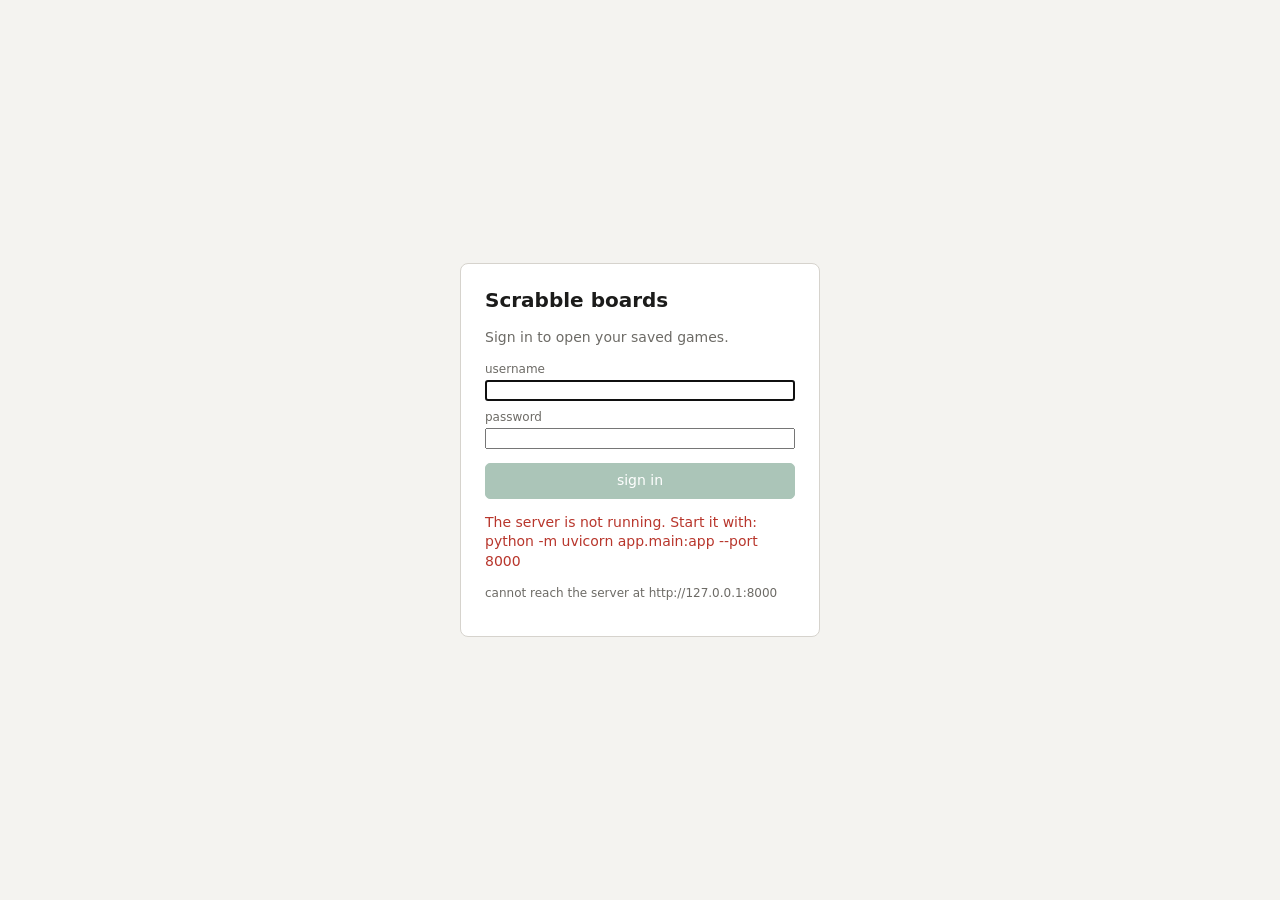
==== board-ui/board.html @ 348dc539 "Keep games on disk, list them on a landing page, and put a door on it Three things, one of which is " ====
<!doctype html>
<html lang="en">
<head>
<meta charset="utf-8">
<meta name="viewport" content="width=device-width, initial-scale=1">
<title>Virtual board</title>
<link rel="stylesheet" href="style.css">
</head>
<body>



<header class="topbar">
  <a href="./" class="back">&lsaquo; games</a>
  <b id="game-name">&nbsp;</b>
  <span id="saved-state" class="muted">&nbsp;</span>
  <span class="spacer"></span>
  <button id="sign-out">sign out</button>
</header>

<main>
  <section class="board-pane">
    <div class="tabs" role="tablist">
      <button id="tab-board" class="tab on" role="tab" aria-selected="true">board</button>
      <button id="tab-photo" class="tab" role="tab" aria-selected="false">photograph</button>
    </div>

    <div id="board" class="board"></div>

    <div id="photo-pane" class="photo-pane" hidden>
      <div class="photo-switch">
        <label><input type="radio" name="photo-kind" value="photo" checked> as taken</label>
        <label><input type="radio" name="photo-kind" value="debug"> as the reader saw it</label>
      </div>
      <img id="photo" alt="the photograph this turn was read from">
      <p id="photo-none" class="muted">No photograph for this turn. Scans keep theirs for
        as long as the page is open; typed-in turns never had one.</p>
      <p id="photo-caption" class="muted"></p>
    </div>

    <div class="toolbar">
      <button id="flip" title="Switch between typing across and down (Tab)">&#8646; <span id="direction">across</span></button>
      <button id="blank-mode" aria-pressed="false" title="Place blanks (or hold Shift)">blank</button>
      <button id="clear-cell" title="Clear the selected square (Delete)">&#9003; clear</button>
      <span id="cursor-label" class="muted"></span>
      <span id="lock-note" hidden>
        read-only: this is a past turn
        <button id="unlock">edit it anyway</button>
      </span>
    </div>
  </section>

  <aside class="panels">
    <section class="panel">
      <h2>Scan <span id="api-state" class="muted">checking…</span></h2>
      <div class="scan-row">
        <button id="scan-new" class="primary">new turn + scan</button>
        <button id="scan-here">rescan this turn</button>
      </div>
      <p id="scan-result" class="muted">Pick a photograph of the board; the reader fills the turn in.</p>
      <label class="field">
        reader address
        <input id="api-base" type="text" spellcheck="false">
      </label>
    </section>

    <section class="panel">
      <h2>Turn <span id="turn-n">1</span> of <span id="turn-total">1</span></h2>
      <p id="turn-who" class="muted"></p>
      <p id="turn-delta" class="muted"></p>
      <label class="field">
        annotation
        <select id="annotation">
          <option value="play">play</option>
          <option value="pass">pass</option>
          <option value="exchange">exchange</option>
          <option value="challenge">challenge</option>
          <option value="unknown">unknown</option>
        </select>
      </label>
      <label class="field">
        note
        <input id="note" type="text" placeholder="operator note">
      </label>
    </section>

    <section class="panel">
      <h2>Tile pool <span id="pool-left" class="muted"></span></h2>
      <div id="pool" class="pool"></div>
      <p id="pool-errors" class="fail" hidden></p>
    </section>

    <section class="panel">
      <h2>Checks</h2>
      <ul id="checks" class="checks"></ul>
    </section>
  </aside>
</main>

<footer>
  <button id="first" title="First turn (Home)">&laquo;</button>
  <button id="prev" title="Previous turn">&lsaquo;</button>
  <div id="turn-strip" class="strip"></div>
  <button id="next" title="Next turn">&rsaquo;</button>
  <button id="last" title="Last turn (End)">&raquo;</button>
  <span class="spacer"></span>
  <button id="add-turn" class="primary">+ new turn</button>
  <button id="del-turn">delete last</button>
  <span class="spacer"></span>
  <button id="undo" title="Ctrl/Cmd+Z">undo</button>
  <button id="redo" title="Ctrl/Cmd+Shift+Z">redo</button>
  <button id="load-sample">load sample</button>
  <button id="import">import</button>
  <button id="export">export</button>
</footer>

<dialog id="import-dialog">
  <form method="dialog">
    <h2>Import a board</h2>
    <p class="muted">Choose a file, drop one here, or paste the JSON.</p>
    <input type="file" id="import-file" accept="application/json,.json">
    <div id="drop" class="drop">drop a .json file here</div>
    <textarea id="import-text" rows="8" placeholder="paste JSON"></textarea>
    <p id="import-problems" class="fail" hidden></p>
    <menu>
      <button value="cancel">cancel</button>
      <button id="import-go" value="default" type="button" class="primary">import</button>
    </menu>
  </form>
</dialog>

<script type="module" src="src/app.js"></script>
</body>
</html>
---- board-ui/style.css ----
/* Every colour is a custom property defined here and nowhere else, so the whole
   thing can be re-themed from one block. */

:root {
  --bg: #f4f3f0;
  --panel: #ffffff;
  --ink: #1b1b1a;
  --muted: #6d6b66;
  --line: #d6d3cd;

  --board-bg: #cfd8cd;
  --cell: #e9eae4;
  --cell-line: #c3c6bd;

  --tw: #e2857c;
  --dw: #f0b7b2;
  --tl: #7fa9cd;
  --dl: #b9d4e6;
  --premium-ink: #43413d;

  --tile: #f0e2bd;
  --tile-edge: #c4ae7d;
  --tile-ink: #26241f;
  --tile-new: #ffe9a8;
  --tile-new-edge: #d8a63c;

  --flag: #c8641f;
  --manual: #4a7fb5;
  --pass: #3c7d4a;
  --fail: #b8362c;
  --warn: #b1791b;
  --accent: #2f6f4f;
}

@media (prefers-color-scheme: dark) {
  :root {
    --bg: #17181a;
    --panel: #1f2124;
    --ink: #e8e6e2;
    --muted: #9a978f;
    --line: #34373b;

    --board-bg: #2b332c;
    --cell: #262a27;
    --cell-line: #3a403a;

    --tw: #8e4038;
    --dw: #6d4340;
    --tl: #3a5f80;
    --dl: #2f4a5c;
    --premium-ink: #cfcdc7;

    --tile: #d8c79c;
    --tile-edge: #8f7c4c;
    --tile-ink: #201e1a;
    --tile-new: #f2d98a;
    --tile-new-edge: #b8912f;

    --flag: #e2884a;
    --manual: #7fb0e0;
    --pass: #64b07a;
    --fail: #e0685c;
    --warn: #d9a949;
    --accent: #58a37c;
  }
}

* { box-sizing: border-box; }

body {
  margin: 0;
  background: var(--bg);
  color: var(--ink);
  font: 14px/1.4 system-ui, -apple-system, Segoe UI, sans-serif;
  display: flex;
  flex-direction: column;
  min-height: 100vh;
}

main {
  flex: 1;
  display: flex;
  gap: 16px;
  padding: 12px;
  min-height: 0;
}

.board-pane {
  flex: 1 1 auto;
  display: flex;
  flex-direction: column;
  align-items: center;
  gap: 8px;
  min-width: 0;
}

/* The board sizes itself from the space available and stays square. One custom
   property drives the whole grid. */
.board {
  --size: 15;
  --cell-px: min(calc((100vh - 190px) / (var(--size) + 1)), calc((100vw - 420px) / (var(--size) + 1)));
  display: grid;
  grid-template-columns: repeat(calc(var(--size) + 1), var(--cell-px));
  grid-auto-rows: var(--cell-px);
  background: var(--board-bg);
  padding: 4px;
  border-radius: 6px;
  user-select: none;
}

.gutter {
  display: flex;
  align-items: center;
  justify-content: center;
  color: var(--muted);
  font-size: calc(var(--cell-px) * 0.34);
}

.cell {
  position: relative;
  background: var(--cell);
  border: 1px solid var(--cell-line);
  display: flex;
  align-items: center;
  justify-content: center;
  cursor: pointer;
  overflow: hidden;
}

.premium-label {
  font-size: calc(var(--cell-px) * 0.26);
  font-weight: 600;
  color: var(--premium-ink);
  opacity: 0.75;
}

.cell.p-TW { background: var(--tw); }
.cell.p-DW { background: var(--dw); }
.cell.p-TL { background: var(--tl); }
.cell.p-DL { background: var(--dl); }

.cell.tile {
  background: var(--tile);
  border-color: var(--tile-edge);
  color: var(--tile-ink);
}

.cell.is-new {
  background: var(--tile-new);
  border-color: var(--tile-new-edge);
  border-width: 2px;
}

.letter {
  font-size: calc(var(--cell-px) * 0.55);
  font-weight: 700;
  line-height: 1;
}

.letter.unknown { opacity: 0.55; }

/* A blank must be tellable from a real letter at a glance: it is worth two points and
   a great deal of analysis. Outlined rather than merely tinted, so it survives bad
   lighting and a screen seen at an angle. */
.cell.is-blank .letter {
  font-weight: 500;
  font-style: italic;
  color: transparent;
  -webkit-text-stroke: 1px var(--tile-ink);
}

.value {
  position: absolute;
  right: 2px;
  bottom: 0;
  font-size: calc(var(--cell-px) * 0.24);
  opacity: 0.7;
}

/* State is never carried by colour alone - a corner mark or a glyph carries it too. */
.manual-mark {
  position: absolute;
  top: 0;
  left: 0;
  border-style: solid;
  border-width: calc(var(--cell-px) * 0.22) calc(var(--cell-px) * 0.22) 0 0;
  border-color: var(--manual) transparent transparent transparent;
}

.flag-mark {
  position: absolute;
  top: 0;
  right: 2px;
  font-size: calc(var(--cell-px) * 0.3);
  font-weight: 700;
  color: var(--flag);
}

.cell.is-flagged { box-shadow: inset 0 0 0 2px var(--flag); }

.cell.is-selected {
  outline: 3px solid var(--accent);
  outline-offset: -3px;
  z-index: 2;
}

/* The cursor shows which way typing will run. */
.cell.is-selected.dir-h::after,
.cell.is-selected.dir-v::after {
  content: '';
  position: absolute;
  background: var(--accent);
  opacity: 0.8;
}
.cell.is-selected.dir-h::after { right: 1px; top: 45%; width: 30%; height: 2px; }
.cell.is-selected.dir-v::after { bottom: 1px; left: 45%; height: 30%; width: 2px; }

body.locked .cell { cursor: not-allowed; }

.toolbar {
  display: flex;
  align-items: center;
  gap: 6px;
  flex-wrap: wrap;
}

.panels {
  width: 330px;
  flex: 0 0 330px;
  display: flex;
  flex-direction: column;
  gap: 12px;
  overflow-y: auto;
}

.panel {
  background: var(--panel);
  border: 1px solid var(--line);
  border-radius: 6px;
  padding: 10px 12px;
}

.panel h2 {
  margin: 0 0 6px;
  font-size: 13px;
  text-transform: uppercase;
  letter-spacing: 0.06em;
  color: var(--muted);
}

.panel p { margin: 2px 0; }

.field { display: block; margin-top: 8px; font-size: 12px; color: var(--muted); }
.field select, .field input { width: 100%; margin-top: 2px; }

.pool { display: flex; flex-wrap: wrap; gap: 2px 10px; font-family: ui-monospace, monospace; }
.pool-letter { white-space: nowrap; letter-spacing: 1px; }
.pool-letter b { font-family: system-ui, sans-serif; }
.pool-letter.empty { opacity: 0.4; }
.pool-letter.over { color: var(--fail); font-weight: 700; }

.checks { list-style: none; margin: 0; padding: 0; }
.checks li { padding: 1px 0; }
.checks .mark { display: inline-block; width: 1.2em; font-weight: 700; }
.checks .pass .mark { color: var(--pass); }
.checks .fail { color: var(--fail); }
.checks .warn { color: var(--warn); }
.checks .info { color: var(--muted); }

footer {
  display: flex;
  align-items: center;
  gap: 6px;
  padding: 8px 12px;
  border-top: 1px solid var(--line);
  background: var(--panel);
  flex-wrap: wrap;
}

.strip { display: flex; gap: 4px; overflow-x: auto; max-width: 40vw; }
.spacer { flex: 1; }

button {
  font: inherit;
  padding: 4px 10px;
  border: 1px solid var(--line);
  border-radius: 5px;
  background: var(--bg);
  color: var(--ink);
  cursor: pointer;
}
button:hover:not(:disabled) { border-color: var(--accent); }
button:disabled { opacity: 0.4; cursor: default; }
button.primary { background: var(--accent); color: var(--panel); border-color: var(--accent); }
button.on { background: var(--accent); color: var(--panel); }

.chip { min-width: 2em; padding: 3px 6px; }
.chip.current { background: var(--accent); color: var(--panel); border-color: var(--accent); }

.banner {
  padding: 8px 12px;
  background: var(--dw);
  color: var(--tile-ink);
  display: flex;
  gap: 8px;
  align-items: center;
}

.muted { color: var(--muted); }
.fail { color: var(--fail); }
.warn { color: var(--warn); }

dialog { border: 1px solid var(--line); border-radius: 8px; background: var(--panel); color: var(--ink); }
dialog textarea { width: 100%; margin-top: 8px; font-family: ui-monospace, monospace; }
dialog menu { display: flex; gap: 8px; justify-content: flex-end; padding: 0; margin: 12px 0 0; }

.drop {
  margin-top: 8px;
  padding: 18px;
  border: 2px dashed var(--line);
  border-radius: 6px;
  text-align: center;
  color: var(--muted);
}
.drop.over { border-color: var(--accent); color: var(--accent); }

.scan-row { display: flex; gap: 6px; flex-wrap: wrap; }
.scan-row button { flex: 1 1 auto; }
#scan-result.busy { color: var(--accent); }
#scan-result.bad { color: var(--fail); }
#api-state.up { color: var(--pass); }
#api-state.down { color: var(--fail); }

/* When a past turn is being viewed, typing does nothing. That has to be obvious:
   a control that silently ignores you reads as broken, which is exactly how it was
   reported. */
#lock-note {
  display: inline-flex;
  align-items: center;
  gap: 6px;
  padding: 3px 10px;
  border-radius: 5px;
  background: var(--dw);
  color: var(--tile-ink);
  font-weight: 600;
}
#lock-note[hidden] { display: none; }
body.locked .board { outline: 3px solid var(--warn); outline-offset: 3px; }

.tabs { display: flex; gap: 4px; align-self: flex-start; }
.tab { border-bottom-left-radius: 0; border-bottom-right-radius: 0; }
.tab.on { background: var(--accent); color: var(--panel); border-color: var(--accent); }

/* The photograph occupies the same space the board does, so switching between them
   compares like with like rather than making you hunt across the screen. */
.photo-pane {
  display: flex;
  flex-direction: column;
  align-items: center;
  gap: 6px;
  max-width: calc(100vw - 380px);
}
.photo-pane[hidden] { display: none; }
.photo-switch { display: flex; gap: 14px; font-size: 13px; color: var(--muted); }
.photo-switch label { display: inline-flex; align-items: center; gap: 4px; cursor: pointer; }
#photo {
  max-height: calc(100vh - 230px);
  max-width: 100%;
  object-fit: contain;
  border: 1px solid var(--line);
  border-radius: 4px;
  background: var(--panel);
}
#photo[hidden] { display: none; }

/* -- the pages around the board ------------------------------------------- */

body.centred { align-items: center; justify-content: center; }
body.dashboard { display: block; }

.topbar {
  display: flex;
  align-items: center;
  gap: 12px;
  padding: 10px 14px;
  background: var(--panel);
  border-bottom: 1px solid var(--line);
}
.topbar h1 { margin: 0; font-size: 17px; }
.back { color: var(--accent); text-decoration: none; font-weight: 600; }
.back:hover { text-decoration: underline; }

.card {
  width: min(360px, 92vw);
  background: var(--panel);
  border: 1px solid var(--line);
  border-radius: 8px;
  padding: 22px 24px;
  text-align: left;
}
.card h1 { margin: 0 0 2px; font-size: 20px; }
.wide { width: 100%; margin-top: 14px; padding: 7px; }
.small { font-size: 12px; }

.games { padding: 16px; max-width: 900px; margin: 0 auto; }
.empty { padding: 28px; text-align: center; color: var(--muted); }

.game-list { list-style: none; margin: 0; padding: 0; display: flex; flex-direction: column; gap: 8px; }
.game {
  display: flex;
  align-items: center;
  gap: 10px;
  background: var(--panel);
  border: 1px solid var(--line);
  border-radius: 6px;
  padding: 10px 12px;
}
.game:hover { border-color: var(--accent); }
.game.broken { border-color: var(--fail); }

.game-open {
  flex: 1;
  display: grid;
  grid-template-columns: 1fr auto;
  gap: 2px 12px;
  text-decoration: none;
  color: inherit;
  min-width: 0;
}
.game-name { font-weight: 600; overflow: hidden; text-overflow: ellipsis; white-space: nowrap; }
.game-when { text-align: right; font-size: 12px; }
.game-facts { grid-column: 1 / -1; font-size: 12px; }

button.danger { border-color: var(--line); color: var(--fail); }
button.danger:hover:not(:disabled) { border-color: var(--fail); }
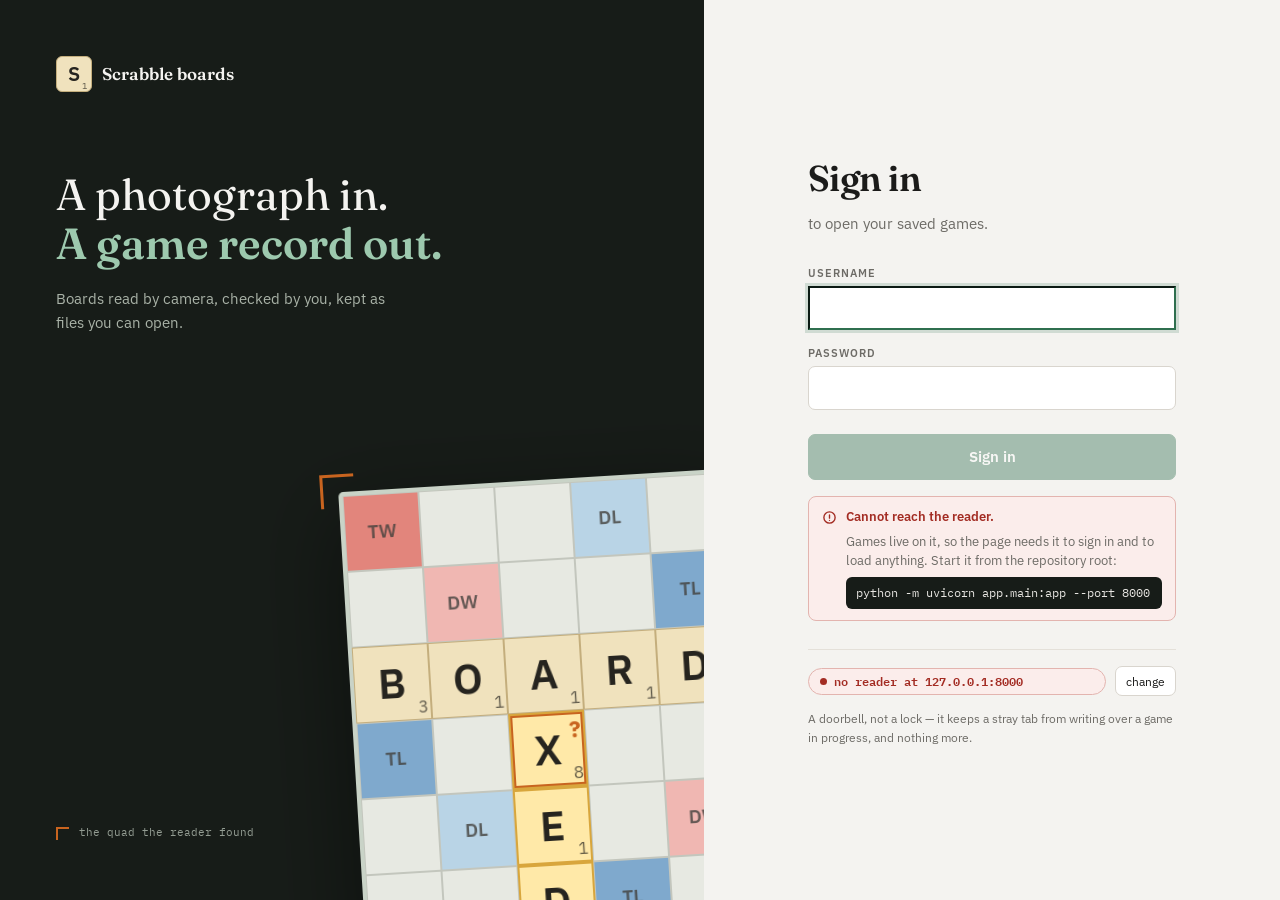
==== commit f670cd43: "Rebuild the UI around the tiles still waiting to be confirmed The pages said how big a game was. The" ====
--- a/board-ui/board.html
+++ b/board-ui/board.html
@@ -4,25 +4,57 @@
 <meta charset="utf-8">
 <meta name="viewport" content="width=device-width, initial-scale=1">
 <title>Virtual board</title>
+<link rel="preconnect" href="https://fonts.googleapis.com">
+<link rel="preconnect" href="https://fonts.gstatic.com" crossorigin>
+<link href="https://fonts.googleapis.com/css2?family=Fraunces:opsz,wght@9..144,400;9..144,600&family=IBM+Plex+Mono:wght@400;500&family=IBM+Plex+Sans:wght@400;500;600&display=swap" rel="stylesheet">
 <link rel="stylesheet" href="style.css">
 </head>
-<body>
-
-
+<body class="app">
 
 <header class="topbar">
-  <a href="./" class="back">&lsaquo; games</a>
-  <b id="game-name">&nbsp;</b>
-  <span id="saved-state" class="muted">&nbsp;</span>
+  <a href="./" class="back">
+    <svg viewBox="0 0 24 24" width="15" height="15" fill="none" stroke="currentColor" stroke-width="2.4" stroke-linecap="round" stroke-linejoin="round" aria-hidden="true"><polyline points="15 18 9 12 15 6"/></svg>
+    Games
+  </a>
+  <span class="divider"></span>
+  <b id="game-name" class="game-title">&nbsp;</b>
+
+  <!-- A board that has quietly stopped saving looks exactly like one that is saving,
+       right up until the browser closes, so this never goes blank and never stays
+       silent about a failure. -->
+  <span id="saved-state" class="pill"><span class="dot"></span><span id="saved-text">&nbsp;</span></span>
+
   <span class="spacer"></span>
-  <button id="sign-out">sign out</button>
+
+  <span id="lock-note" hidden>
+    read-only: a past turn
+    <button id="unlock">Edit it anyway</button>
+  </span>
+
+  <button id="keys">Keys</button>
+  <button id="sign-out" class="icon quiet" aria-label="Sign out" title="Sign out">
+    <svg viewBox="0 0 24 24" fill="none" stroke="currentColor" stroke-width="1.8" stroke-linecap="round" stroke-linejoin="round"><path d="M9 21H5a2 2 0 0 1-2-2V5a2 2 0 0 1 2-2h4"/><polyline points="16 17 21 12 16 7"/><line x1="21" y1="12" x2="9" y2="12"/></svg>
+  </button>
 </header>
 
-<main>
+<main class="workspace">
   <section class="board-pane">
-    <div class="tabs" role="tablist">
-      <button id="tab-board" class="tab on" role="tab" aria-selected="true">board</button>
-      <button id="tab-photo" class="tab" role="tab" aria-selected="false">photograph</button>
+    <div class="pane-head">
+      <!-- A view switch, not an action: these used to be filled with the accent colour,
+           which is what the primary button uses, so "photograph" read as something that
+           was about to happen. -->
+      <div class="segmented" role="tablist">
+        <button id="tab-board" role="tab" aria-selected="true">Board</button>
+        <button id="tab-photo" role="tab" aria-selected="false">Photograph</button>
+      </div>
+
+      <span class="spacer"></span>
+
+      <span class="muted small">Typing runs <b id="direction">across</b></span>
+      <button id="flip" class="quiet" title="Switch between typing across and down (Tab)">⇄ turn</button>
+      <button id="blank-mode" class="quiet" aria-pressed="false" title="Place blanks (or hold Shift)">blank</button>
+      <button id="clear-cell" class="quiet" title="Clear the selected square (Delete)">⌫ clear</button>
+      <span id="cursor-label" class="muted small mono"></span>
     </div>
 
     <div id="board" class="board"></div>
@@ -35,98 +67,182 @@
       <img id="photo" alt="the photograph this turn was read from">
       <p id="photo-none" class="muted">No photograph for this turn. Scans keep theirs for
         as long as the page is open; typed-in turns never had one.</p>
-      <p id="photo-caption" class="muted"></p>
-    </div>
-
-    <div class="toolbar">
-      <button id="flip" title="Switch between typing across and down (Tab)">&#8646; <span id="direction">across</span></button>
-      <button id="blank-mode" aria-pressed="false" title="Place blanks (or hold Shift)">blank</button>
-      <button id="clear-cell" title="Clear the selected square (Delete)">&#9003; clear</button>
-      <span id="cursor-label" class="muted"></span>
-      <span id="lock-note" hidden>
-        read-only: this is a past turn
-        <button id="unlock">edit it anyway</button>
-      </span>
+      <p id="photo-caption" class="muted small"></p>
+    </div>
+
+    <!-- What the reader made of the photograph, in a sentence, directly under the board
+         it just filled in. This used to be one muted line in a panel on the right: the
+         least prominent place on the page for the most important thing the program
+         produces. -->
+    <div id="scan-strip" class="scan-strip">
+      <span class="mark" id="scan-mark" aria-hidden="true"></span>
+      <p id="scan-result">Pick a photograph of the board; the reader fills the turn in.</p>
+      <a href="#" id="see-reader" hidden>See what the reader saw</a>
     </div>
   </section>
 
   <aside class="panels">
+    <!-- Ordered by the job rather than by the pipeline. Confirming the handful of new
+         tiles is what an operator does every turn; the bag is reference and goes last. -->
+    <section class="panel lead">
+      <div class="panel-head">
+        <h2>New this turn</h2>
+        <span class="spacer"></span>
+        <span id="new-summary" class="small muted"></span>
+      </div>
+      <div id="new-tiles" class="new-tiles"></div>
+
+      <!-- Every turn carries the whole board forward, so a tile the reader was unsure
+           of in turn 2 is still unsure in turn 9. Listing only what this turn added
+           would hide it, and it is exactly what the games list counts. -->
+      <p id="older-label" class="older-label" hidden></p>
+      <div id="older-tiles" class="new-tiles"></div>
+
+      <p id="confirm-hint" class="confirm-hint"></p>
+      <div class="confirm-row">
+        <button id="confirm-turn" class="primary">Confirm</button>
+        <button id="scan-here" title="Read this same turn again, after moving the camera or the light">Rescan</button>
+      </div>
+    </section>
+
     <section class="panel">
-      <h2>Scan <span id="api-state" class="muted">checking…</span></h2>
-      <div class="scan-row">
-        <button id="scan-new" class="primary">new turn + scan</button>
-        <button id="scan-here">rescan this turn</button>
-      </div>
-      <p id="scan-result" class="muted">Pick a photograph of the board; the reader fills the turn in.</p>
-      <label class="field">
-        reader address
-        <input id="api-base" type="text" spellcheck="false">
-      </label>
+      <div class="panel-head"><h2>Checks</h2></div>
+      <ul id="checks" class="checks"></ul>
     </section>
 
     <section class="panel">
-      <h2>Turn <span id="turn-n">1</span> of <span id="turn-total">1</span></h2>
-      <p id="turn-who" class="muted"></p>
-      <p id="turn-delta" class="muted"></p>
-      <label class="field">
-        annotation
-        <select id="annotation">
-          <option value="play">play</option>
-          <option value="pass">pass</option>
-          <option value="exchange">exchange</option>
-          <option value="challenge">challenge</option>
-          <option value="unknown">unknown</option>
-        </select>
-      </label>
-      <label class="field">
-        note
-        <input id="note" type="text" placeholder="operator note">
-      </label>
+      <div class="panel-head">
+        <h2>Turn <span id="turn-n">1</span> of <span id="turn-total">1</span></h2>
+        <span class="spacer"></span>
+        <span id="turn-who" class="small muted"></span>
+      </div>
+      <div class="row" style="margin-top: 10px;">
+        <label class="field">
+          <span>annotation</span>
+          <select id="annotation">
+            <option value="play">play</option>
+            <option value="pass">pass</option>
+            <option value="exchange">exchange</option>
+            <option value="challenge">challenge</option>
+            <option value="unknown">unknown</option>
+          </select>
+        </label>
+        <label class="field" style="flex: 2 1 auto;">
+          <span>note</span>
+          <input id="note" type="text" placeholder="operator note">
+        </label>
+      </div>
     </section>
 
     <section class="panel">
-      <h2>Tile pool <span id="pool-left" class="muted"></span></h2>
+      <div class="panel-head">
+        <h2>Bag</h2>
+        <span class="spacer"></span>
+        <span id="pool-left" class="small muted mono"></span>
+      </div>
       <div id="pool" class="pool"></div>
-      <p id="pool-errors" class="fail" hidden></p>
-    </section>
-
-    <section class="panel">
-      <h2>Checks</h2>
-      <ul id="checks" class="checks"></ul>
+      <p id="pool-errors" class="fail small" hidden></p>
     </section>
   </aside>
 </main>
 
 <footer>
-  <button id="first" title="First turn (Home)">&laquo;</button>
-  <button id="prev" title="Previous turn">&lsaquo;</button>
+  <button id="first" class="icon hide-narrow" aria-label="First turn" title="First turn (Home)">
+    <svg viewBox="0 0 24 24" fill="none" stroke="currentColor" stroke-width="2.4" stroke-linecap="round" stroke-linejoin="round"><polyline points="18 18 12 12 18 6"/><line x1="7" y1="6" x2="7" y2="18"/></svg>
+  </button>
+  <button id="prev" class="icon" aria-label="Previous turn">
+    <svg viewBox="0 0 24 24" fill="none" stroke="currentColor" stroke-width="2.4" stroke-linecap="round" stroke-linejoin="round"><polyline points="15 18 9 12 15 6"/></svg>
+  </button>
+
   <div id="turn-strip" class="strip"></div>
-  <button id="next" title="Next turn">&rsaquo;</button>
-  <button id="last" title="Last turn (End)">&raquo;</button>
-  <span class="spacer"></span>
-  <button id="add-turn" class="primary">+ new turn</button>
-  <button id="del-turn">delete last</button>
-  <span class="spacer"></span>
-  <button id="undo" title="Ctrl/Cmd+Z">undo</button>
-  <button id="redo" title="Ctrl/Cmd+Shift+Z">redo</button>
-  <button id="load-sample">load sample</button>
-  <button id="import">import</button>
-  <button id="export">export</button>
+
+  <button id="next" class="icon" aria-label="Next turn">
+    <svg viewBox="0 0 24 24" fill="none" stroke="currentColor" stroke-width="2.4" stroke-linecap="round" stroke-linejoin="round"><polyline points="9 18 15 12 9 6"/></svg>
+  </button>
+  <button id="last" class="icon hide-narrow" aria-label="Last turn" title="Last turn (End)">
+    <svg viewBox="0 0 24 24" fill="none" stroke="currentColor" stroke-width="2.4" stroke-linecap="round" stroke-linejoin="round"><polyline points="6 18 12 12 6 6"/><line x1="17" y1="6" x2="17" y2="18"/></svg>
+  </button>
+
+  <span class="divider"></span>
+
+  <button id="more" class="icon" aria-label="Import, export, undo and more">
+    <svg viewBox="0 0 24 24" fill="currentColor" aria-hidden="true"><circle cx="5" cy="12" r="1.8"/><circle cx="12" cy="12" r="1.8"/><circle cx="19" cy="12" r="1.8"/></svg>
+  </button>
+
+  <button id="scan-new" class="primary">
+    <svg viewBox="0 0 24 24" fill="none" stroke="currentColor" stroke-width="1.9" stroke-linecap="round" stroke-linejoin="round" aria-hidden="true"><path d="M23 19a2 2 0 0 1-2 2H3a2 2 0 0 1-2-2V8a2 2 0 0 1 2-2h4l2-3h6l2 3h4a2 2 0 0 1 2 2z"/><circle cx="12" cy="13" r="4"/></svg>
+    New turn + scan
+  </button>
 </footer>
 
+<!-- Everything that used to crowd the footer, grouped by what it is for, so a
+     destructive act never sits beside a navigation one. -->
+<dialog id="more-dialog">
+  <h2>More</h2>
+  <p class="muted small">Undo and redo also answer to Ctrl/Cmd + Z.</p>
+
+  <div class="menu-group">
+    <h3>Edit</h3>
+    <div class="row">
+      <button id="undo" type="button">Undo</button>
+      <button id="redo" type="button">Redo</button>
+    </div>
+  </div>
+
+  <div class="menu-group">
+    <h3>This file</h3>
+    <div class="row">
+      <button id="export" type="button">Export</button>
+      <button id="import" type="button">Import…</button>
+      <button id="load-sample" type="button">Load the sample game</button>
+    </div>
+  </div>
+
+  <div class="menu-group">
+    <h3>The reader</h3>
+    <label class="field">
+      <span>address <span id="api-state" class="muted">checking…</span></span>
+      <input id="api-base" type="text" spellcheck="false">
+    </label>
+  </div>
+
+  <div class="menu-group">
+    <h3>Careful</h3>
+    <button id="del-turn" class="danger" type="button" style="width: 100%;">Delete the last turn…</button>
+  </div>
+
+  <menu><button id="more-close" type="button">Close</button></menu>
+</dialog>
+
+<dialog id="keys-dialog">
+  <h2>Typing a board in</h2>
+  <p class="muted small">Click the first square of a word and type it, the way a crossword works.</p>
+  <dl class="keys">
+    <dt class="key">click</dt><dd class="what">put the cursor on a square</dd>
+    <dt class="key">a–z</dt><dd class="what">place a tile and move on, stepping over tiles already down</dd>
+    <dt class="key">Shift + a–z</dt><dd class="what">place a blank designated as that letter</dd>
+    <dt class="key">Tab</dt><dd class="what">switch between typing across and down</dd>
+    <dt class="key">Backspace</dt><dd class="what">clear this square, or step back and clear that one</dd>
+    <dt class="key">Delete</dt><dd class="what">clear this square without moving</dd>
+    <dt class="key">← ↑ → ↓</dt><dd class="what">move without editing</dd>
+    <dt class="key">Escape</dt><dd class="what">deselect</dd>
+    <dt class="key">Ctrl/Cmd + Z</dt><dd class="what">undo — with Shift, redo</dd>
+    <dt class="key">Home / End</dt><dd class="what">first turn, last turn</dd>
+  </dl>
+  <menu><button id="keys-close" type="button">Close</button></menu>
+</dialog>
+
 <dialog id="import-dialog">
-  <form method="dialog">
-    <h2>Import a board</h2>
-    <p class="muted">Choose a file, drop one here, or paste the JSON.</p>
-    <input type="file" id="import-file" accept="application/json,.json">
-    <div id="drop" class="drop">drop a .json file here</div>
-    <textarea id="import-text" rows="8" placeholder="paste JSON"></textarea>
-    <p id="import-problems" class="fail" hidden></p>
-    <menu>
-      <button value="cancel">cancel</button>
-      <button id="import-go" value="default" type="button" class="primary">import</button>
-    </menu>
-  </form>
+  <h2>Import a board</h2>
+  <p class="muted small">Choose a file, drop one here, or paste the JSON.</p>
+  <input type="file" id="import-file" accept="application/json,.json">
+  <div id="drop" class="drop">drop a .json file here</div>
+  <textarea id="import-text" rows="8" placeholder="paste JSON"></textarea>
+  <p id="import-problems" class="fail small" hidden></p>
+  <menu>
+    <button id="import-cancel" type="button">Cancel</button>
+    <button id="import-go" type="button" class="primary">Import</button>
+  </menu>
 </dialog>
 
 <script type="module" src="src/app.js"></script>
--- a/board-ui/style.css
+++ b/board-ui/style.css
@@ -1,15 +1,26 @@
-/* Every colour is a custom property defined here and nowhere else, so the whole
-   thing can be re-themed from one block. */
+/* Every colour, face and measurement is a custom property defined here and nowhere
+   else, so the whole thing can be re-themed - or re-proportioned - from one block.
+
+   The board's own colours are unchanged from the first version of this file: they were
+   chosen against real tile artwork and there is no reason to move them. What did move
+   is every colour that carries *words*. A warning rendered in #B1791B on the old
+   background measured about 3.4:1, which is below the 4.5:1 a body-sized string needs,
+   and a flag nobody can read is the failure this program is built to avoid. Each state
+   colour below was darkened only as far as it had to go to clear the bar, and the
+   measured ratio is written beside it. */
 
 :root {
   --bg: #f4f3f0;
   --panel: #ffffff;
+  --sunk: #edebe6;          /* a well: segmented tracks, inset areas */
   --ink: #1b1b1a;
-  --muted: #6d6b66;
-  --line: #d6d3cd;
-
-  --board-bg: #cfd8cd;
-  --cell: #e9eae4;
+  --muted: #6d6b66;         /* 4.81:1 on --bg */
+  --line: #e4e0d9;
+  --line-strong: #d9d5ce;   /* input and button borders, which must be seen */
+  --deep: #171c18;          /* the dark half of the sign-in page */
+
+  --board-bg: #c9d3c7;
+  --cell: #e7e9e2;
   --cell-line: #c3c6bd;
 
   --tw: #e2857c;
@@ -24,21 +35,57 @@
   --tile-new: #ffe9a8;
   --tile-new-edge: #d8a63c;
 
-  --flag: #c8641f;
-  --manual: #4a7fb5;
-  --pass: #3c7d4a;
-  --fail: #b8362c;
-  --warn: #b1791b;
-  --accent: #2f6f4f;
+  /* State. Two tones each: a mark, which only has to be seen, and an ink, which has
+     to be read. They are not the same colour and pretending otherwise is what put
+     unreadable text on the page. */
+  --flag: #c8641f;          /* the ring and the ? on a doubtful tile */
+  --flag-ink: #8a4310;      /* 5.9:1 on --bg */
+  --flag-bg: #fbf0e4;
+  --flag-line: #e9c9a3;
+
+  --manual: #3d6e9e;
+  --pass: #256b41;          /* 6.9:1 on --bg */
+  --pass-bg: #eaf2ec;
+  --pass-line: #c3decc;
+  --fail: #a32c23;          /* 6.8:1 on --bg */
+  --fail-bg: #fbedeb;
+  --fail-line: #e3b4af;
+  --warn: #8a4310;
+
+  --accent: #2f6f4f;        /* white on it: 5.99:1 */
+  --accent-deep: #245840;
+  --accent-soft: #eaf2ec;
+  --on-accent: #ffffff;
+
+  /* The faces are loaded from Google Fonts by each page. When there is no network -
+     which is the ordinary case in a tournament hall - the stacks below fall back to
+     faces every machine already has, and nothing about the layout depends on which
+     one arrives. */
+  --face: 'IBM Plex Sans', system-ui, -apple-system, 'Segoe UI', sans-serif;
+  --face-display: Fraunces, Georgia, 'Times New Roman', serif;
+  --face-mono: 'IBM Plex Mono', ui-monospace, 'Cascadia Mono', Consolas, monospace;
+
+  /* Layout, stated once. The board used to be sized by
+     `calc((100vw - 420px) / 16)`, with 330px written separately for the rail and
+     380px again for the photograph - three numbers that had to agree and did not.
+     Now the rail is named, and the board is measured from it. */
+  --rail: 366px;
+  --chrome-v: 252px;        /* top bar + status strip + ribbon + the paddings between */
+  --chrome-h: 92px;         /* page padding either side of board and rail */
+  --radius: 10px;
+  --radius-sm: 7px;
 }
 
 @media (prefers-color-scheme: dark) {
   :root {
     --bg: #17181a;
     --panel: #1f2124;
+    --sunk: #26282c;
     --ink: #e8e6e2;
-    --muted: #9a978f;
+    --muted: #a5a29a;
     --line: #34373b;
+    --line-strong: #43474c;
+    --deep: #101311;
 
     --board-bg: #2b332c;
     --cell: #262a27;
@@ -57,11 +104,23 @@
     --tile-new-edge: #b8912f;
 
     --flag: #e2884a;
+    --flag-ink: #e9a468;
+    --flag-bg: #2e2419;
+    --flag-line: #5a4426;
+
     --manual: #7fb0e0;
     --pass: #64b07a;
-    --fail: #e0685c;
+    --pass-bg: #1b2a20;
+    --pass-line: #2f4a37;
+    --fail: #e8776a;
+    --fail-bg: #2d1c1a;
+    --fail-line: #57302c;
     --warn: #d9a949;
+
     --accent: #58a37c;
+    --accent-deep: #6fb992;
+    --accent-soft: #1d2a23;
+    --on-accent: #10160f;
   }
 }
 
@@ -71,40 +130,174 @@
   margin: 0;
   background: var(--bg);
   color: var(--ink);
-  font: 14px/1.4 system-ui, -apple-system, Segoe UI, sans-serif;
+  font: 14px/1.45 var(--face);
   display: flex;
   flex-direction: column;
   min-height: 100vh;
-}
-
-main {
-  flex: 1;
-  display: flex;
-  gap: 16px;
-  padding: 12px;
-  min-height: 0;
-}
-
-.board-pane {
-  flex: 1 1 auto;
-  display: flex;
-  flex-direction: column;
-  align-items: center;
-  gap: 8px;
-  min-width: 0;
-}
-
-/* The board sizes itself from the space available and stays square. One custom
-   property drives the whole grid. */
+  -webkit-font-smoothing: antialiased;
+}
+
+h1, h2, h3 { font-weight: 600; }
+
+/* One visible focus ring for everything, because a keyboard is how a board gets typed
+   in quickly and losing the cursor costs more here than anywhere else. */
+:focus-visible {
+  outline: 2px solid var(--accent);
+  outline-offset: 2px;
+}
+
+.spacer { flex: 1; }
+.muted { color: var(--muted); }
+.pass { color: var(--pass); }
+.fail { color: var(--fail); }
+.warn { color: var(--warn); }
+.mono { font-family: var(--face-mono); }
+.small { font-size: 12px; }
+
+.sr-only {
+  position: absolute;
+  width: 1px; height: 1px;
+  padding: 0; margin: -1px;
+  overflow: hidden;
+  clip: rect(0 0 0 0);
+  white-space: nowrap;
+}
+
+/* -- controls -------------------------------------------------------------- */
+
+button, .button {
+  font: inherit;
+  font-family: var(--face);
+  min-height: 34px;
+  padding: 5px 12px;
+  border: 1px solid var(--line-strong);
+  border-radius: var(--radius-sm);
+  background: var(--panel);
+  color: var(--ink);
+  cursor: pointer;
+}
+button:hover:not(:disabled) { border-color: var(--accent); }
+button:disabled { opacity: 0.4; cursor: default; }
+
+button.primary {
+  background: var(--accent);
+  color: var(--on-accent);
+  border-color: var(--accent);
+  font-weight: 600;
+}
+button.primary:hover:not(:disabled) { background: var(--accent-deep); border-color: var(--accent-deep); }
+
+button.quiet { background: transparent; border-color: transparent; color: var(--muted); }
+button.quiet:hover:not(:disabled) { background: var(--sunk); border-color: transparent; color: var(--ink); }
+
+/* A toggle that is currently on. Defined after .quiet so a quiet button can be both. */
+button.on { background: var(--accent); color: var(--on-accent); border-color: var(--accent); }
+
+button.danger { color: var(--fail); }
+button.danger:hover:not(:disabled) { border-color: var(--fail); }
+
+/* Icon-only buttons are square and carry an aria-label; the touch target stays at
+   least 34px even where the glyph is 14. */
+button.icon {
+  width: 34px;
+  padding: 0;
+  display: inline-flex;
+  align-items: center;
+  justify-content: center;
+}
+button.icon svg { width: 15px; height: 15px; }
+
+input[type=text], input[type=password], select, textarea {
+  font: inherit;
+  font-family: var(--face);
+  min-height: 34px;
+  padding: 6px 10px;
+  color: var(--ink);
+  background: var(--panel);
+  border: 1px solid var(--line-strong);
+  border-radius: var(--radius-sm);
+}
+input:focus, select:focus, textarea:focus {
+  border-color: var(--accent);
+  outline: none;
+  box-shadow: 0 0 0 3px color-mix(in srgb, var(--accent) 18%, transparent);
+}
+
+.field { display: block; font-size: 12px; color: var(--muted); }
+.field > span, .field > .label { display: block; margin-bottom: 4px; }
+.field input, .field select { width: 100%; }
+
+.label-caps {
+  font-size: 11px;
+  font-weight: 600;
+  letter-spacing: 0.09em;
+  text-transform: uppercase;
+  color: var(--muted);
+}
+
+/* A pill that carries a state word and a dot, never a colour alone. */
+.pill {
+  display: inline-flex;
+  align-items: center;
+  gap: 7px;
+  padding: 4px 11px;
+  border-radius: 999px;
+  border: 1px solid var(--line);
+  background: var(--sunk);
+  font-size: 12px;
+  white-space: nowrap;
+}
+.pill .dot { width: 7px; height: 7px; border-radius: 50%; background: var(--muted); flex: 0 0 auto; }
+.pill.ok { background: var(--pass-bg); border-color: var(--pass-line); color: var(--pass); }
+.pill.ok .dot { background: var(--pass); }
+.pill.doubt { background: var(--flag-bg); border-color: var(--flag-line); color: var(--flag-ink); }
+.pill.doubt .dot { background: var(--flag); }
+.pill.bad { background: var(--fail-bg); border-color: var(--fail-line); color: var(--fail); font-weight: 600; }
+.pill.bad .dot { background: var(--fail); }
+
+/* A view switch, not an action. The old tabs used the same accent fill as the primary
+   button, so "photograph" read as something that would happen rather than somewhere to
+   look. */
+.segmented {
+  display: inline-flex;
+  gap: 2px;
+  padding: 3px;
+  background: var(--sunk);
+  border-radius: 8px;
+}
+.segmented button {
+  min-height: 28px;
+  padding: 3px 13px;
+  border: 0;
+  border-radius: 6px;
+  background: transparent;
+  color: var(--muted);
+  font-size: 13px;
+}
+.segmented button:hover:not(:disabled) { color: var(--ink); }
+.segmented button[aria-selected="true"] {
+  background: var(--panel);
+  color: var(--ink);
+  font-weight: 600;
+  box-shadow: 0 1px 2px rgb(0 0 0 / 14%);
+}
+
+/* -- the board ------------------------------------------------------------- */
+
+/* The board sizes itself from whichever runs out first, the window's height or its
+   width, using the named measurements at the top of this file. */
 .board {
   --size: 15;
-  --cell-px: min(calc((100vh - 190px) / (var(--size) + 1)), calc((100vw - 420px) / (var(--size) + 1)));
+  --cell-px: min(
+    calc((100vh - var(--chrome-v)) / (var(--size) + 1)),
+    calc((100vw - var(--rail) - var(--chrome-h)) / (var(--size) + 1))
+  );
   display: grid;
   grid-template-columns: repeat(calc(var(--size) + 1), var(--cell-px));
   grid-auto-rows: var(--cell-px);
   background: var(--board-bg);
   padding: 4px;
-  border-radius: 6px;
+  border-radius: 5px;
   user-select: none;
 }
 
@@ -113,7 +306,7 @@
   align-items: center;
   justify-content: center;
   color: var(--muted);
-  font-size: calc(var(--cell-px) * 0.34);
+  font-size: calc(var(--cell-px) * 0.3);
 }
 
 .cell {
@@ -128,10 +321,11 @@
 }
 
 .premium-label {
-  font-size: calc(var(--cell-px) * 0.26);
+  font-size: calc(var(--cell-px) * 0.25);
   font-weight: 600;
+  letter-spacing: 0.03em;
   color: var(--premium-ink);
-  opacity: 0.75;
+  opacity: 0.8;
 }
 
 .cell.p-TW { background: var(--tw); }
@@ -153,7 +347,7 @@
 
 .letter {
   font-size: calc(var(--cell-px) * 0.55);
-  font-weight: 700;
+  font-weight: 600;
   line-height: 1;
 }
 
@@ -173,7 +367,7 @@
   position: absolute;
   right: 2px;
   bottom: 0;
-  font-size: calc(var(--cell-px) * 0.24);
+  font-size: calc(var(--cell-px) * 0.23);
   opacity: 0.7;
 }
 
@@ -216,220 +410,642 @@
 .cell.is-selected.dir-v::after { bottom: 1px; left: 45%; height: 30%; width: 2px; }
 
 body.locked .cell { cursor: not-allowed; }
-
-.toolbar {
-  display: flex;
-  align-items: center;
-  gap: 6px;
+body.locked .board { outline: 3px solid var(--flag); outline-offset: 3px; }
+
+/* -- the recorder ---------------------------------------------------------- */
+
+.topbar {
+  display: flex;
+  align-items: center;
+  gap: 12px;
+  padding: 10px 16px;
+  background: var(--panel);
+  border-bottom: 1px solid var(--line);
   flex-wrap: wrap;
 }
-
+.topbar h1 { margin: 0; font-family: var(--face-display); font-size: 18px; }
+.topbar .game-title { font-size: 15px; font-weight: 600; }
+
+.back {
+  display: inline-flex;
+  align-items: center;
+  gap: 5px;
+  color: var(--accent);
+  text-decoration: none;
+  font-weight: 500;
+}
+.back:hover { text-decoration: underline; }
+
+.wordmark { display: inline-flex; align-items: center; gap: 10px; text-decoration: none; color: inherit; }
+.wordmark .name { font-family: var(--face-display); font-size: 17px; font-weight: 600; }
+
+/* The mark is a tile, because that is what the program is about. */
+.tile-mark {
+  position: relative;
+  display: inline-flex;
+  align-items: center;
+  justify-content: center;
+  width: 28px;
+  height: 28px;
+  flex: 0 0 auto;
+  border-radius: 5px;
+  background: var(--tile);
+  border: 1px solid var(--tile-edge);
+  color: var(--tile-ink);
+  font-size: 16px;
+  font-weight: 600;
+  line-height: 1;
+}
+.tile-mark::after {
+  content: '1';
+  position: absolute;
+  right: 3px;
+  bottom: 0;
+  font-size: 8px;
+  font-weight: 400;
+  opacity: 0.75;
+}
+.tile-mark.big { width: 36px; height: 36px; border-radius: 6px; font-size: 20px; }
+.tile-mark.big::after { font-size: 9px; right: 4px; bottom: 1px; }
+
+/* The recorder is an app shell, not a document: the window holds it and the rail
+   scrolls inside. Without this the rail's own height - which is content, not layout -
+   pushes the page taller than the window, and the board scrolls out from under the top
+   bar the moment the rail gains a card. */
+body.app { height: 100vh; min-height: 0; overflow: hidden; }
+
+main.workspace {
+  flex: 1;
+  display: flex;
+  gap: 20px;
+  padding: 16px 24px;
+  min-height: 0;
+}
+
+.board-pane {
+  flex: 1 1 auto;
+  display: flex;
+  flex-direction: column;
+  align-items: center;
+  gap: 10px;
+  min-width: 0;
+}
+
+.pane-head {
+  width: 100%;
+  display: flex;
+  align-items: center;
+  gap: 12px;
+  flex-wrap: wrap;
+}
+
+/* What the reader made of the photograph, in a sentence, in the place the answer is
+   looked for - directly under the board it just filled in. It used to be one muted
+   line in a panel on the right, which is the least prominent thing on the page for the
+   most important output the program produces. */
+.scan-strip {
+  width: 100%;
+  max-width: calc(var(--cell-px) * 16 + 8px);
+  display: flex;
+  align-items: center;
+  gap: 10px;
+  padding: 9px 13px;
+  background: var(--panel);
+  border: 1px solid var(--line);
+  border-radius: 9px;
+  font-size: 12.5px;
+}
+.scan-strip .mark { flex: 0 0 auto; display: flex; width: 16px; height: 16px; }
+.scan-strip #scan-result { flex: 1; margin: 0; }
+.scan-strip.busy { border-color: var(--accent); }
+.scan-strip.bad { background: var(--fail-bg); border-color: var(--fail-line); }
+.scan-strip.bad #scan-result { color: var(--fail); }
+.scan-strip a { color: var(--accent); font-weight: 500; }
+
+/* A past turn ignores typing. That has to be obvious: a control that silently does
+   nothing reads as broken, which is exactly how it was first reported. */
+#lock-note {
+  display: inline-flex;
+  align-items: center;
+  gap: 8px;
+  padding: 4px 10px;
+  border-radius: var(--radius-sm);
+  background: var(--flag-bg);
+  border: 1px solid var(--flag-line);
+  color: var(--flag-ink);
+  font-size: 12.5px;
+  font-weight: 600;
+}
+#lock-note[hidden] { display: none; }
+#lock-note button { min-height: 26px; padding: 2px 9px; font-size: 12px; }
+
+/* -- the rail -------------------------------------------------------------- */
+
+/* Ordered by the job rather than by the pipeline: the tiles waiting to be confirmed
+   first, the checks that would contradict them second, the turn's own fields third,
+   and the bag last because it is reference, not work. */
 .panels {
-  width: 330px;
-  flex: 0 0 330px;
+  width: var(--rail);
+  flex: 0 0 var(--rail);
   display: flex;
   flex-direction: column;
   gap: 12px;
   overflow-y: auto;
+  min-height: 0;
 }
 
 .panel {
   background: var(--panel);
   border: 1px solid var(--line);
-  border-radius: 6px;
-  padding: 10px 12px;
-}
-
+  border-radius: var(--radius);
+  padding: 13px 15px;
+}
+.panel.lead { border-color: var(--line-strong); }
+
+.panel-head {
+  display: flex;
+  align-items: baseline;
+  gap: 10px;
+}
 .panel h2 {
-  margin: 0 0 6px;
-  font-size: 13px;
+  margin: 0;
+  font-size: 11px;
+  font-weight: 600;
   text-transform: uppercase;
+  letter-spacing: 0.1em;
+  color: var(--muted);
+}
+.panel p { margin: 2px 0; }
+.panel .field { margin-top: 8px; }
+
+.row { display: flex; gap: 8px; }
+.row > * { flex: 1 1 auto; }
+.row > .shrink { flex: 0 0 auto; }
+
+/* The new tiles as chips: coordinate then letter, doubtful ones marked with a glyph as
+   well as a colour. Reading them off the rail is faster than hunting the board for
+   which squares changed. */
+.new-tiles { display: flex; flex-wrap: wrap; gap: 6px; margin-top: 10px; }
+.new-tiles:empty { display: none; }
+
+.tile-chip {
+  display: inline-flex;
+  align-items: center;
+  gap: 6px;
+  min-height: 30px;
+  padding: 0 9px;
+  background: color-mix(in srgb, var(--tile) 45%, var(--panel));
+  border: 1px solid var(--tile-edge);
+  border-radius: var(--radius-sm);
+  cursor: pointer;
+  color: var(--ink);
+}
+.tile-chip .at { font-family: var(--face-mono); font-size: 11px; color: var(--muted); }
+.tile-chip .ch { font-size: 14px; font-weight: 600; }
+.tile-chip .ch.unknown { opacity: 0.6; }
+.tile-chip.doubt { background: var(--flag-bg); border-color: var(--flag-line); }
+.tile-chip.doubt::after { content: '?'; font-size: 12px; font-weight: 700; color: var(--flag-ink); }
+.tile-chip.blank .ch { font-style: italic; }
+.tile-chip:hover { border-color: var(--accent); }
+
+.older-label {
+  margin: 14px 0 0 !important;
+  font-size: 11px;
+  font-weight: 600;
   letter-spacing: 0.06em;
-  color: var(--muted);
-}
-
-.panel p { margin: 2px 0; }
-
-.field { display: block; margin-top: 8px; font-size: 12px; color: var(--muted); }
-.field select, .field input { width: 100%; margin-top: 2px; }
-
-.pool { display: flex; flex-wrap: wrap; gap: 2px 10px; font-family: ui-monospace, monospace; }
-.pool-letter { white-space: nowrap; letter-spacing: 1px; }
-.pool-letter b { font-family: system-ui, sans-serif; }
+  text-transform: uppercase;
+  color: var(--flag-ink);
+}
+.older-label[hidden] { display: none; }
+
+.confirm-hint { margin-top: 11px !important; font-size: 12.5px; line-height: 1.5; color: var(--muted); }
+.confirm-hint b { color: var(--ink); font-weight: 600; }
+.confirm-row { margin-top: 12px; display: flex; gap: 8px; }
+.confirm-row .primary { flex: 1; min-height: 40px; }
+.confirm-row button { min-height: 40px; }
+
+.checks { list-style: none; margin: 8px 0 0; padding: 0; }
+.checks li { display: flex; align-items: center; gap: 9px; padding: 3px 0; font-size: 13px; }
+.checks .mark { flex: 0 0 auto; width: 14px; font-weight: 700; text-align: center; }
+.checks .what { flex: 1; }
+.checks .detail { font-family: var(--face-mono); font-size: 11px; color: var(--muted); }
+.checks .pass .mark { color: var(--pass); }
+.checks .fail { color: var(--fail); }
+.checks .fail .mark { color: var(--fail); }
+.checks .warn { color: var(--warn); }
+.checks .warn .mark { color: var(--warn); }
+.checks .info { color: var(--muted); }
+
+.pool { display: flex; flex-wrap: wrap; gap: 4px 11px; margin-top: 9px; font-family: var(--face-mono); }
+.pool-letter { white-space: nowrap; letter-spacing: 1px; font-size: 12px; }
+.pool-letter b { font-family: var(--face); }
 .pool-letter.empty { opacity: 0.4; }
 .pool-letter.over { color: var(--fail); font-weight: 700; }
-
-.checks { list-style: none; margin: 0; padding: 0; }
-.checks li { padding: 1px 0; }
-.checks .mark { display: inline-block; width: 1.2em; font-weight: 700; }
-.checks .pass .mark { color: var(--pass); }
-.checks .fail { color: var(--fail); }
-.checks .warn { color: var(--warn); }
-.checks .info { color: var(--muted); }
-
+#pool-errors { margin-top: 8px; font-size: 12px; }
+
+/* -- the ribbon ------------------------------------------------------------ */
+
+/* Eleven buttons in a row became four moves: step back, step forward, more, scan.
+   Import, export, undo, redo, delete-last and the sample game are all still here, in
+   the More sheet, where they do not compete with the one control pressed every turn. */
 footer {
   display: flex;
   align-items: center;
-  gap: 6px;
-  padding: 8px 12px;
+  gap: 8px;
+  padding: 10px 24px;
   border-top: 1px solid var(--line);
   background: var(--panel);
-  flex-wrap: wrap;
-}
-
-.strip { display: flex; gap: 4px; overflow-x: auto; max-width: 40vw; }
-.spacer { flex: 1; }
-
-button {
-  font: inherit;
-  padding: 4px 10px;
+}
+
+.strip {
+  flex: 1;
+  display: flex;
+  gap: 6px;
+  padding: 3px 8px;
+  overflow-x: auto;
+  scrollbar-width: thin;
+}
+
+.chip {
+  position: relative;
+  min-width: 32px;
+  min-height: 32px;
+  padding: 3px 7px;
+  font-size: 12px;
+  flex: 0 0 auto;
+}
+.chip.current { background: var(--accent); color: var(--on-accent); border-color: var(--accent); font-weight: 600; }
+/* A turn still holding tiles nobody has confirmed carries a mark, so the strip says
+   where the work is without opening every turn. */
+.chip.doubt::after {
+  content: '';
+  position: absolute;
+  top: -3px;
+  right: -3px;
+  width: 8px;
+  height: 8px;
+  border-radius: 50%;
+  background: var(--flag);
+  border: 1.5px solid var(--panel);
+}
+
+footer .primary { min-height: 42px; padding: 0 18px; display: inline-flex; align-items: center; gap: 9px; }
+footer .primary svg { width: 16px; height: 16px; }
+.divider { width: 1px; height: 26px; background: var(--line); flex: 0 0 auto; }
+
+/* -- the photograph -------------------------------------------------------- */
+
+/* It occupies the same space the board does, so switching between them compares like
+   with like rather than making you hunt across the screen. */
+.photo-pane {
+  display: flex;
+  flex-direction: column;
+  align-items: center;
+  gap: 8px;
+  max-width: calc(100vw - var(--rail) - var(--chrome-h));
+}
+.photo-pane[hidden] { display: none; }
+.photo-switch { display: flex; gap: 16px; font-size: 13px; color: var(--muted); }
+.photo-switch label { display: inline-flex; align-items: center; gap: 5px; cursor: pointer; }
+#photo {
+  max-height: calc(100vh - var(--chrome-v) + 60px);
+  max-width: 100%;
+  object-fit: contain;
   border: 1px solid var(--line);
-  border-radius: 5px;
-  background: var(--bg);
+  border-radius: 6px;
+  background: var(--panel);
+}
+#photo[hidden] { display: none; }
+
+/* -- dialogs --------------------------------------------------------------- */
+
+dialog {
+  border: 1px solid var(--line);
+  border-radius: 12px;
+  background: var(--panel);
   color: var(--ink);
-  cursor: pointer;
-}
-button:hover:not(:disabled) { border-color: var(--accent); }
-button:disabled { opacity: 0.4; cursor: default; }
-button.primary { background: var(--accent); color: var(--panel); border-color: var(--accent); }
-button.on { background: var(--accent); color: var(--panel); }
-
-.chip { min-width: 2em; padding: 3px 6px; }
-.chip.current { background: var(--accent); color: var(--panel); border-color: var(--accent); }
-
-.banner {
-  padding: 8px 12px;
-  background: var(--dw);
-  color: var(--tile-ink);
-  display: flex;
-  gap: 8px;
-  align-items: center;
-}
-
-.muted { color: var(--muted); }
-.fail { color: var(--fail); }
-.warn { color: var(--warn); }
-
-dialog { border: 1px solid var(--line); border-radius: 8px; background: var(--panel); color: var(--ink); }
-dialog textarea { width: 100%; margin-top: 8px; font-family: ui-monospace, monospace; }
-dialog menu { display: flex; gap: 8px; justify-content: flex-end; padding: 0; margin: 12px 0 0; }
+  padding: 20px 22px;
+  max-width: min(520px, 92vw);
+}
+dialog::backdrop { background: rgb(20 20 19 / 42%); }
+dialog h2 { margin: 0 0 4px; font-family: var(--face-display); font-size: 21px; }
+dialog textarea { width: 100%; margin-top: 8px; font-family: var(--face-mono); }
+dialog menu { display: flex; gap: 8px; justify-content: flex-end; padding: 0; margin: 16px 0 0; }
 
 .drop {
   margin-top: 8px;
   padding: 18px;
-  border: 2px dashed var(--line);
-  border-radius: 6px;
+  border: 2px dashed var(--line-strong);
+  border-radius: 8px;
   text-align: center;
   color: var(--muted);
 }
 .drop.over { border-color: var(--accent); color: var(--accent); }
 
-.scan-row { display: flex; gap: 6px; flex-wrap: wrap; }
-.scan-row button { flex: 1 1 auto; }
-#scan-result.busy { color: var(--accent); }
-#scan-result.bad { color: var(--fail); }
-#api-state.up { color: var(--pass); }
-#api-state.down { color: var(--fail); }
-
-/* When a past turn is being viewed, typing does nothing. That has to be obvious:
-   a control that silently ignores you reads as broken, which is exactly how it was
-   reported. */
-#lock-note {
-  display: inline-flex;
-  align-items: center;
-  gap: 6px;
-  padding: 3px 10px;
-  border-radius: 5px;
-  background: var(--dw);
-  color: var(--tile-ink);
+/* The More sheet: everything that used to crowd the footer, grouped by what it is
+   for, so a destructive act never sits next to a navigation one. */
+.menu-group { margin-top: 16px; }
+.menu-group:first-of-type { margin-top: 10px; }
+.menu-group h3 {
+  margin: 0 0 7px;
+  font-size: 11px;
   font-weight: 600;
-}
-#lock-note[hidden] { display: none; }
-body.locked .board { outline: 3px solid var(--warn); outline-offset: 3px; }
-
-.tabs { display: flex; gap: 4px; align-self: flex-start; }
-.tab { border-bottom-left-radius: 0; border-bottom-right-radius: 0; }
-.tab.on { background: var(--accent); color: var(--panel); border-color: var(--accent); }
-
-/* The photograph occupies the same space the board does, so switching between them
-   compares like with like rather than making you hunt across the screen. */
-.photo-pane {
+  letter-spacing: 0.1em;
+  text-transform: uppercase;
+  color: var(--muted);
+}
+.menu-group .row { flex-wrap: wrap; }
+.menu-group button { flex: 1 1 auto; }
+
+.keys { list-style: none; margin: 12px 0 0; padding: 0; display: grid; grid-template-columns: auto 1fr; gap: 7px 14px; align-items: baseline; }
+.keys dt, .keys .key { font-family: var(--face-mono); font-size: 12px; color: var(--ink); white-space: nowrap; }
+.keys .what { font-size: 13px; color: var(--muted); }
+
+/* -- the sign-in page ------------------------------------------------------ */
+
+body.door { display: grid; grid-template-columns: 55fr 45fr; min-height: 100vh; }
+
+/* The left half is a board under the marks the reader puts on one when it finds it.
+   It is the only picture on the page and it is the thing the program does. */
+.door-art {
+  position: relative;
+  overflow: hidden;
+  padding: 56px;
+  background: var(--deep);
+  color: #f4f3f0;
   display: flex;
   flex-direction: column;
-  align-items: center;
-  gap: 6px;
-  max-width: calc(100vw - 380px);
-}
-.photo-pane[hidden] { display: none; }
-.photo-switch { display: flex; gap: 14px; font-size: 13px; color: var(--muted); }
-.photo-switch label { display: inline-flex; align-items: center; gap: 4px; cursor: pointer; }
-#photo {
-  max-height: calc(100vh - 230px);
-  max-width: 100%;
-  object-fit: contain;
-  border: 1px solid var(--line);
-  border-radius: 4px;
-  background: var(--panel);
-}
-#photo[hidden] { display: none; }
-
-/* -- the pages around the board ------------------------------------------- */
-
-body.centred { align-items: center; justify-content: center; }
+}
+.door-art .wordmark .name { color: #f4f3f0; }
+.door-art .lede {
+  margin-top: 78px;
+  position: relative;
+  z-index: 2;
+  max-width: 400px;
+}
+.door-art .lede h1 {
+  margin: 0;
+  font-family: var(--face-display);
+  font-size: clamp(30px, 3.4vw, 46px);
+  line-height: 1.12;
+  font-weight: 400;
+}
+.door-art .lede h1 em { display: block; font-style: normal; font-weight: 600; color: #9dc9ae; }
+.door-art .lede p { margin: 20px 0 0; font-size: 15px; line-height: 1.55; color: #a9b2a7; max-width: 330px; }
+
+.door-art .caption {
+  position: absolute;
+  left: 56px;
+  bottom: 48px;
+  z-index: 2;
+  display: flex;
+  align-items: center;
+  gap: 10px;
+  font-family: var(--face-mono);
+  font-size: 11px;
+  color: #939c92;
+}
+.door-art .caption .bracket {
+  width: 13px;
+  height: 13px;
+  border-top: 2px solid var(--flag);
+  border-left: 2px solid var(--flag);
+}
+
+/* The crop. Rotated a little because it stands for a photograph, and framed by the
+   quad the registration step reports. */
+.crop {
+  position: absolute;
+  right: -54px;
+  bottom: -62px;
+  z-index: 1;
+  padding: 18px;
+  transform: rotate(-3.5deg);
+  filter: drop-shadow(0 26px 44px rgb(0 0 0 / 45%));
+}
+.crop .corner { position: absolute; width: 34px; height: 34px; }
+.crop .corner.tl { top: 0; left: 0; border-top: 3px solid var(--flag); border-left: 3px solid var(--flag); }
+.crop .corner.tr { top: 0; right: 0; border-top: 3px solid var(--flag); border-right: 3px solid var(--flag); }
+.crop .corner.bl { bottom: 0; left: 0; border-bottom: 3px solid var(--flag); border-left: 3px solid var(--flag); }
+.crop .corner.br { bottom: 0; right: 0; border-bottom: 3px solid var(--flag); border-right: 3px solid var(--flag); }
+.crop .board { --size: 4; --cell-px: 76px; }
+
+.door-form {
+  display: flex;
+  align-items: center;
+  justify-content: center;
+  padding: 48px;
+}
+.door-form form { width: min(368px, 100%); }
+.door-form h1 { margin: 0; font-family: var(--face-display); font-size: 36px; letter-spacing: -0.015em; }
+.door-form .sub { margin: 8px 0 0; font-size: 15px; color: var(--muted); }
+.door-form .fields { margin-top: 32px; display: flex; flex-direction: column; gap: 16px; }
+.door-form .field input { min-height: 44px; }
+.door-form .wide { width: 100%; min-height: 46px; margin-top: 24px; font-size: 15px; }
+
+.server-line {
+  margin-top: 28px;
+  padding-top: 16px;
+  border-top: 1px solid var(--line);
+  display: flex;
+  align-items: center;
+  gap: 9px;
+}
+.server-line .pill { flex: 1; }
+.server-line button { min-height: 30px; padding: 3px 10px; font-size: 12px; }
+.door-form .footnote { margin: 14px 0 0; font-size: 12px; line-height: 1.55; color: var(--muted); }
+
+/* A message that stops the page working says what to do about it, and shows the
+   command where a command is the answer. */
+.notice {
+  margin-top: 16px;
+  display: flex;
+  gap: 9px;
+  padding: 11px 13px;
+  border-radius: 8px;
+  background: var(--fail-bg);
+  border: 1px solid var(--fail-line);
+}
+.notice[hidden] { display: none; }
+.notice .mark { flex: 0 0 auto; width: 15px; height: 15px; margin-top: 2px; color: var(--fail); }
+.notice .title { margin: 0; font-size: 13px; font-weight: 600; color: var(--fail); }
+.notice .body { margin: 5px 0 0; font-size: 12.5px; line-height: 1.5; color: var(--muted); }
+.notice code {
+  font-family: var(--face-mono);
+  font-size: 12px;
+  color: var(--ink);
+}
+.notice pre {
+  margin: 7px 0 0;
+  padding: 8px 10px;
+  background: var(--deep);
+  border-radius: 6px;
+  overflow-x: auto;
+  font-family: var(--face-mono);
+  font-size: 11.5px;
+  color: #e8e6e2;
+}
+
+/* -- the games page -------------------------------------------------------- */
+
 body.dashboard { display: block; }
 
-.topbar {
-  display: flex;
-  align-items: center;
-  gap: 12px;
-  padding: 10px 14px;
-  background: var(--panel);
-  border-bottom: 1px solid var(--line);
-}
-.topbar h1 { margin: 0; font-size: 17px; }
-.back { color: var(--accent); text-decoration: none; font-weight: 600; }
-.back:hover { text-decoration: underline; }
-
-.card {
-  width: min(360px, 92vw);
+.games { padding: 34px 24px 48px; max-width: 980px; margin: 0 auto; }
+
+.games-head { display: flex; align-items: flex-end; gap: 16px; flex-wrap: wrap; }
+.games-head h1 { margin: 0; font-family: var(--face-display); font-size: 34px; letter-spacing: -0.015em; }
+.games-head .count { margin: 0 0 6px; font-size: 14px; color: var(--muted); }
+.games-head .count .doubt { color: var(--flag-ink); font-weight: 500; }
+
+.group-label {
+  margin: 26px 0 10px;
+  font-size: 11px;
+  font-weight: 600;
+  letter-spacing: 0.1em;
+  text-transform: uppercase;
+  color: var(--muted);
+}
+
+.game-list { list-style: none; margin: 0; padding: 0; display: flex; flex-direction: column; gap: 10px; }
+
+.game {
+  display: flex;
+  align-items: center;
+  gap: 16px;
   background: var(--panel);
   border: 1px solid var(--line);
-  border-radius: 8px;
-  padding: 22px 24px;
-  text-align: left;
-}
-.card h1 { margin: 0 0 2px; font-size: 20px; }
-.wide { width: 100%; margin-top: 14px; padding: 7px; }
-.small { font-size: 12px; }
-
-.games { padding: 16px; max-width: 900px; margin: 0 auto; }
-.empty { padding: 28px; text-align: center; color: var(--muted); }
-
-.game-list { list-style: none; margin: 0; padding: 0; display: flex; flex-direction: column; gap: 8px; }
-.game {
-  display: flex;
-  align-items: center;
-  gap: 10px;
-  background: var(--panel);
-  border: 1px solid var(--line);
-  border-radius: 6px;
-  padding: 10px 12px;
-}
-.game:hover { border-color: var(--accent); }
-.game.broken { border-color: var(--fail); }
+  border-radius: var(--radius);
+  padding: 13px 14px;
+}
+.game:hover { border-color: var(--line-strong); }
+.game.broken { border-color: var(--fail-line); }
 
 .game-open {
   flex: 1;
-  display: grid;
-  grid-template-columns: 1fr auto;
-  gap: 2px 12px;
+  display: flex;
+  align-items: center;
+  gap: 16px;
   text-decoration: none;
   color: inherit;
   min-width: 0;
 }
-.game-name { font-weight: 600; overflow: hidden; text-overflow: ellipsis; white-space: nowrap; }
-.game-when { text-align: right; font-size: 12px; }
-.game-facts { grid-column: 1 / -1; font-size: 12px; }
-
-button.danger { border-color: var(--line); color: var(--fail); }
-button.danger:hover:not(:disabled) { border-color: var(--fail); }
+.game-name { font-size: 16px; font-weight: 600; overflow: hidden; text-overflow: ellipsis; white-space: nowrap; }
+.game-facts { margin-top: 3px; font-size: 13px; color: var(--muted); }
+.game.broken .game-facts { color: var(--fail); }
+.game-when { width: 118px; flex: 0 0 auto; text-align: right; font-size: 13px; }
+.game-when .exact { font-family: var(--face-mono); font-size: 11px; color: var(--muted); }
+
+/* How many tiles were on the board at each turn. It is the cheapest honest picture of
+   a game's shape - how long it ran, and whether it is still going. */
+.shape { width: 96px; height: 42px; flex: 0 0 auto; display: flex; align-items: flex-end; gap: 2px; }
+.shape i { flex: 1 1 auto; min-width: 2px; background: var(--tile-edge); border-radius: 1px; opacity: 0.7; }
+.shape i:last-child { background: var(--accent); opacity: 1; }
+.shape.cold i:last-child { background: var(--muted); }
+.shape.none {
+  align-items: center;
+  justify-content: center;
+  color: var(--fail);
+}
+
+.empty {
+  padding: 56px 28px;
+  text-align: center;
+  color: var(--muted);
+  display: flex;
+  flex-direction: column;
+  align-items: center;
+}
+.empty[hidden] { display: none; }
+.empty .title { margin: 18px 0 0; font-size: 16px; font-weight: 600; color: var(--ink); }
+.empty p { margin: 6px 0 0; max-width: 320px; font-size: 13px; line-height: 1.55; }
+.empty .row { margin-top: 18px; }
+
+/* The three-square stand-in for a board, used where an empty state needs a picture. */
+.mini-board {
+  display: grid;
+  grid-template-columns: repeat(3, 26px);
+  grid-auto-rows: 26px;
+  gap: 2px;
+  padding: 4px;
+  background: var(--board-bg);
+  border-radius: 4px;
+}
+.mini-board span { background: var(--cell); border: 1px solid var(--cell-line); }
+.mini-board span.star {
+  background: var(--dw);
+  display: flex;
+  align-items: center;
+  justify-content: center;
+  font-size: 13px;
+  color: var(--premium-ink);
+}
+
+.games-foot { margin-top: 30px; font-family: var(--face-mono); font-size: 11.5px; color: var(--muted); }
+
+/* -- narrower windows ------------------------------------------------------ */
+
+/* There were no rules here at all before, which mattered because the camera is on a
+   phone: the page that takes the photograph was the one that could not be used on the
+   device taking it. */
+
+@media (max-width: 1180px) {
+  :root { --rail: 320px; --chrome-h: 60px; }
+  main.workspace { padding: 14px 16px; gap: 14px; }
+}
+
+@media (max-width: 900px) {
+  /* The rail goes under the board rather than beside it, and the board stops being
+     measured against a rail that is no longer there. */
+  :root { --rail: 0px; --chrome-h: 40px; --chrome-v: 420px; }
+  main.workspace { flex-direction: column; align-items: stretch; }
+  /* Stacked, the page is a document again and scrolls as one. */
+  body.app { height: auto; min-height: 100vh; overflow: auto; }
+  .panels { width: auto; flex: 0 0 auto; overflow: visible; }
+  .photo-pane { max-width: 100%; }
+  .board { --cell-px: min(calc((100vw - 40px) / 16), 44px); }
+}
+
+@media (max-width: 720px) {
+  body.door { grid-template-columns: 1fr; }
+  /* The picture is the first thing to go: on a phone the form is the whole page. */
+  .door-art { display: none; }
+  .door-form { padding: 32px 22px; }
+
+  /* One row, with the game's name giving up the space. Wrapping put the sign-out
+     icon on a line of its own above the board, which is a lot of screen for a control
+     nobody presses mid-game. */
+  .topbar { padding: 8px 12px; gap: 8px; }
+  /* Only the recorder's bar refuses to wrap: it has a name that can be truncated. The
+     games bar has four real controls and no spare width, so it takes a second row. */
+  body.app .topbar { flex-wrap: nowrap; }
+  .topbar .game-title {
+    font-size: 14px;
+    min-width: 0;
+    overflow: hidden;
+    text-overflow: ellipsis;
+    white-space: nowrap;
+  }
+  .topbar .back { flex: 0 0 auto; }
+  /* The keyboard sheet is for a keyboard. */
+  #keys { display: none; }
+  main.workspace { padding: 10px; }
+  .games { padding: 22px 14px 40px; }
+
+  /* A row is two lines on a phone: what it is, then how it stands. */
+  .game { flex-wrap: wrap; gap: 10px 12px; }
+  .game-open { flex: 1 1 100%; }
+  .shape { display: none; }
+  .game-when { width: auto; text-align: left; }
+  .game-when .exact { display: none; }
+
+  /* The ribbon keeps the two controls a phone needs and drops the rest into More. */
+  footer { padding: 8px 10px; gap: 6px; }
+  footer .hide-narrow { display: none; }
+  footer .primary { flex: 1 1 auto; justify-content: center; }
+  .strip { display: none; }
+
+  /* Touch targets. 34px is fine for a mouse and not for a thumb. */
+  button, .button { min-height: 40px; }
+  button.icon { width: 40px; }
+  .segmented button { min-height: 32px; }
+}
